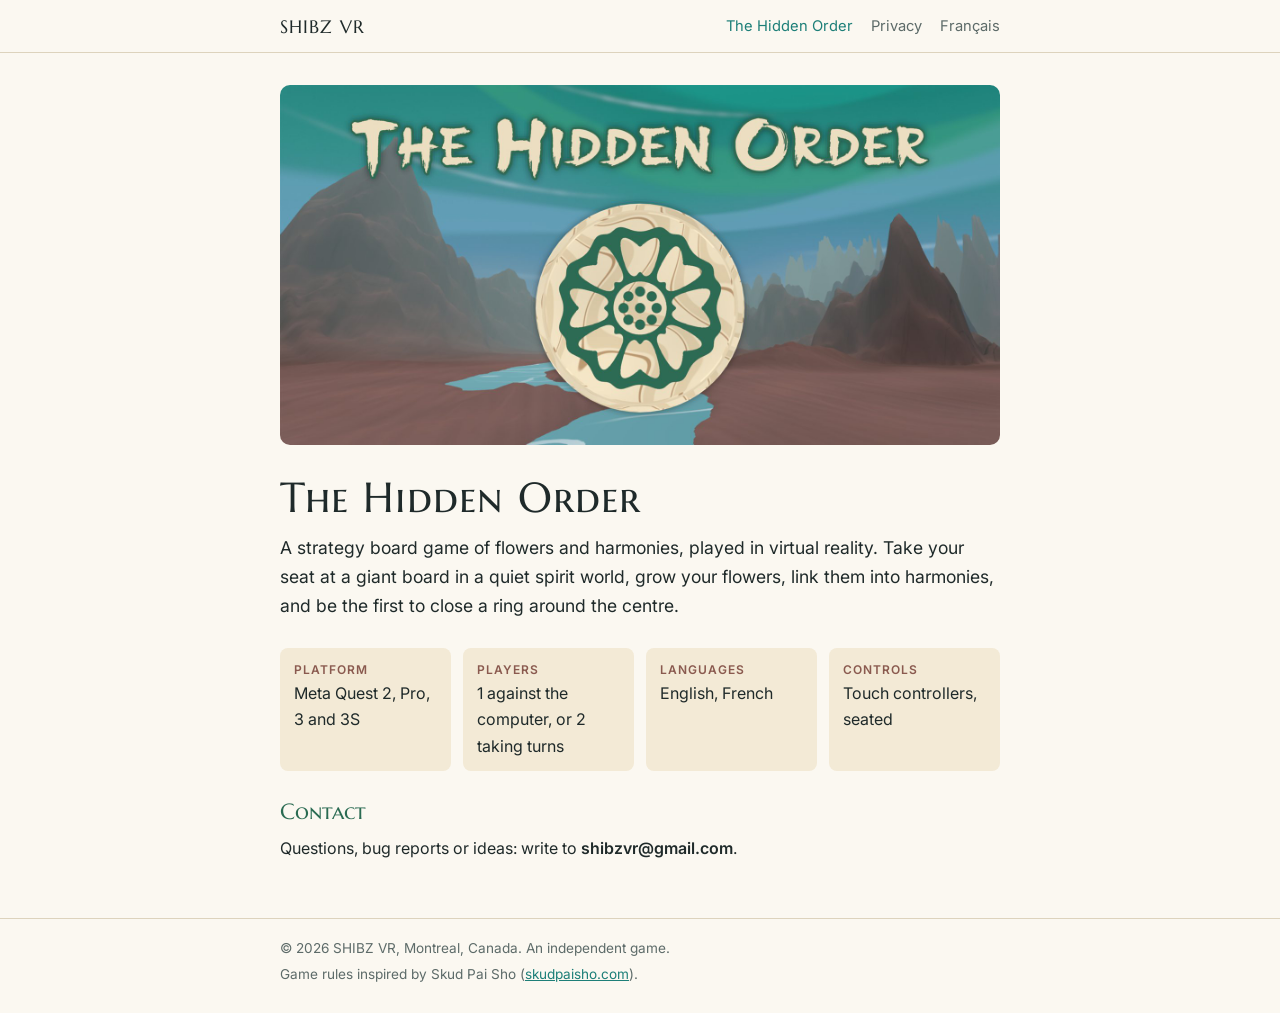
==== index.html @ f7b42e7d "SHIBZ VR site: The Hidden Order page and privacy policy (EN/FR)" ====
<!doctype html>
<html lang="en">
<head>
<meta charset="utf-8">
<meta name="viewport" content="width=device-width, initial-scale=1">
<title>The Hidden Order · SHIBZ VR</title>
<meta name="description" content="The Hidden Order, a virtual reality strategy board game for Meta Quest by SHIBZ VR.">
<link rel="stylesheet" href="https://fonts.googleapis.com/css2?family=Inter:wght@400;600&family=Marcellus+SC&display=swap">
<link rel="stylesheet" href="style.css">
<link rel="alternate" hreflang="fr" href="fr/">
</head>
<body>
<header class="site"><div class="wrap">
  <a class="brand" href="./">SHIBZ VR</a>
  <nav>
    <a href="./" aria-current="page">The Hidden Order</a>
    <a href="privacy.html">Privacy</a>
    <a href="fr/" lang="fr" hreflang="fr">Français</a>
  </nav>
</div></header>

<main class="wrap">
  <img class="banner" src="img/the-hidden-order.jpg" width="1600" height="800" alt="The Hidden Order: a cream lacquered tile with a green lotus emblem, in front of red mountains under a teal sky.">

  <section>
    <h1>The Hidden Order</h1>
    <p class="lead">A strategy board game of flowers and harmonies, played in virtual reality. Take your seat at a giant board in a quiet spirit world, grow your flowers, link them into harmonies, and be the first to close a ring around the centre.</p>
  </section>

  <div class="facts">
    <div class="fact"><b>Platform</b>Meta Quest 2, Pro, 3 and 3S</div>
    <div class="fact"><b>Players</b>1 against the computer, or 2 taking turns</div>
    <div class="fact"><b>Languages</b>English, French</div>
    <div class="fact"><b>Controls</b>Touch controllers, seated</div>
  </div>

  <section>
    <h2>Contact</h2>
    <p>Questions, bug reports or ideas: write to <span class="contact">shibzvr@gmail.com</span>.</p>
  </section>
</main>

<footer><div class="wrap">
  <span>© 2026 SHIBZ VR, Montreal, Canada. An independent game.</span>
  <span>Game rules inspired by Skud Pai Sho (<a href="https://skudpaisho.com">skudpaisho.com</a>).</span>
</div></footer>
</body>
</html>
---- style.css ----
/* SHIBZ VR — site for The Hidden Order. Colours from the game's Spirit World: the teal aurora sky,
   the red-earth hills, the cream lacquer of the tiles and the jade of the White Lotus. */
:root {
  --sky: #1d7f78;
  --jade: #2a6b52;
  --earth: #8a5a4f;
  --cream: #f3ead6;
  --paper: #fbf8f1;
  --ink: #1f2a2a;
  --muted: #5d6b69;
  --line: #ddd3bd;
  --display: "Marcellus SC", "Palatino Linotype", Georgia, serif;
  --body: "Inter", "Segoe UI", system-ui, sans-serif;
  color-scheme: light;
}
@media (prefers-color-scheme: dark) {
  :root {
    --sky: #4fb5ab; --jade: #6cc29e; --earth: #c48e80; --cream: #2a2622;
    --paper: #151b1b; --ink: #ece6d8; --muted: #a3b0ad; --line: #34403e;
    color-scheme: dark;
  }
}
* { box-sizing: border-box; }
html, body { margin: 0; }
body { background: var(--paper); color: var(--ink); font: 16px/1.65 var(--body); }
.wrap {
  max-width: 760px; margin: 0 auto;
  padding-left: max(20px, env(safe-area-inset-left, 0px));
  padding-right: max(20px, env(safe-area-inset-right, 0px));
}
header.site { border-bottom: 1px solid var(--line); }
header.site .wrap { display: flex; align-items: center; gap: 16px; padding-block: 14px; flex-wrap: wrap; }
.brand { font: 1.15rem var(--display); letter-spacing: .06em; color: var(--ink); text-decoration: none; }
nav { margin-left: auto; display: flex; gap: 18px; flex-wrap: wrap; font-size: .92rem; }
nav a { color: var(--muted); text-decoration: none; white-space: nowrap; }
@media (max-width: 520px) {
  header.site .wrap { gap: 6px; }
  nav { margin-left: 0; width: 100%; gap: 6px 14px; font-size: .86rem; }
}
nav a:hover, nav a[aria-current="page"] { color: var(--sky); }
a { color: var(--sky); }
a:focus-visible { outline: 2px solid var(--sky); outline-offset: 2px; }
main { padding-block: 32px 56px; display: flex; flex-direction: column; gap: 28px; }
h1, h2 { font-family: var(--display); font-weight: 400; text-wrap: balance; margin: 0; line-height: 1.2; }
h1 { font-size: clamp(1.9rem, 5vw, 2.6rem); letter-spacing: .02em; }
h2 { font-size: 1.35rem; color: var(--jade); }
p, ul { margin: 0; max-width: 65ch; }
ul { padding-left: 1.2em; }
section { display: flex; flex-direction: column; gap: 10px; }
.banner { width: 100%; height: auto; border-radius: 10px; display: block; }
.lead { font-size: 1.1rem; }
.facts { display: grid; grid-template-columns: repeat(auto-fit, minmax(160px, 1fr)); gap: 12px; }
.fact { background: var(--cream); border-radius: 8px; padding: 12px 14px; }
.fact b { display: block; font-size: .75rem; letter-spacing: .08em; text-transform: uppercase; color: var(--earth); font-weight: 600; }
.contact { font-weight: 600; user-select: all; }
.updated { color: var(--muted); font-size: .9rem; }
footer { border-top: 1px solid var(--line); color: var(--muted); font-size: .85rem; }
footer .wrap { padding-block: 18px 28px; display: flex; flex-direction: column; gap: 4px; }
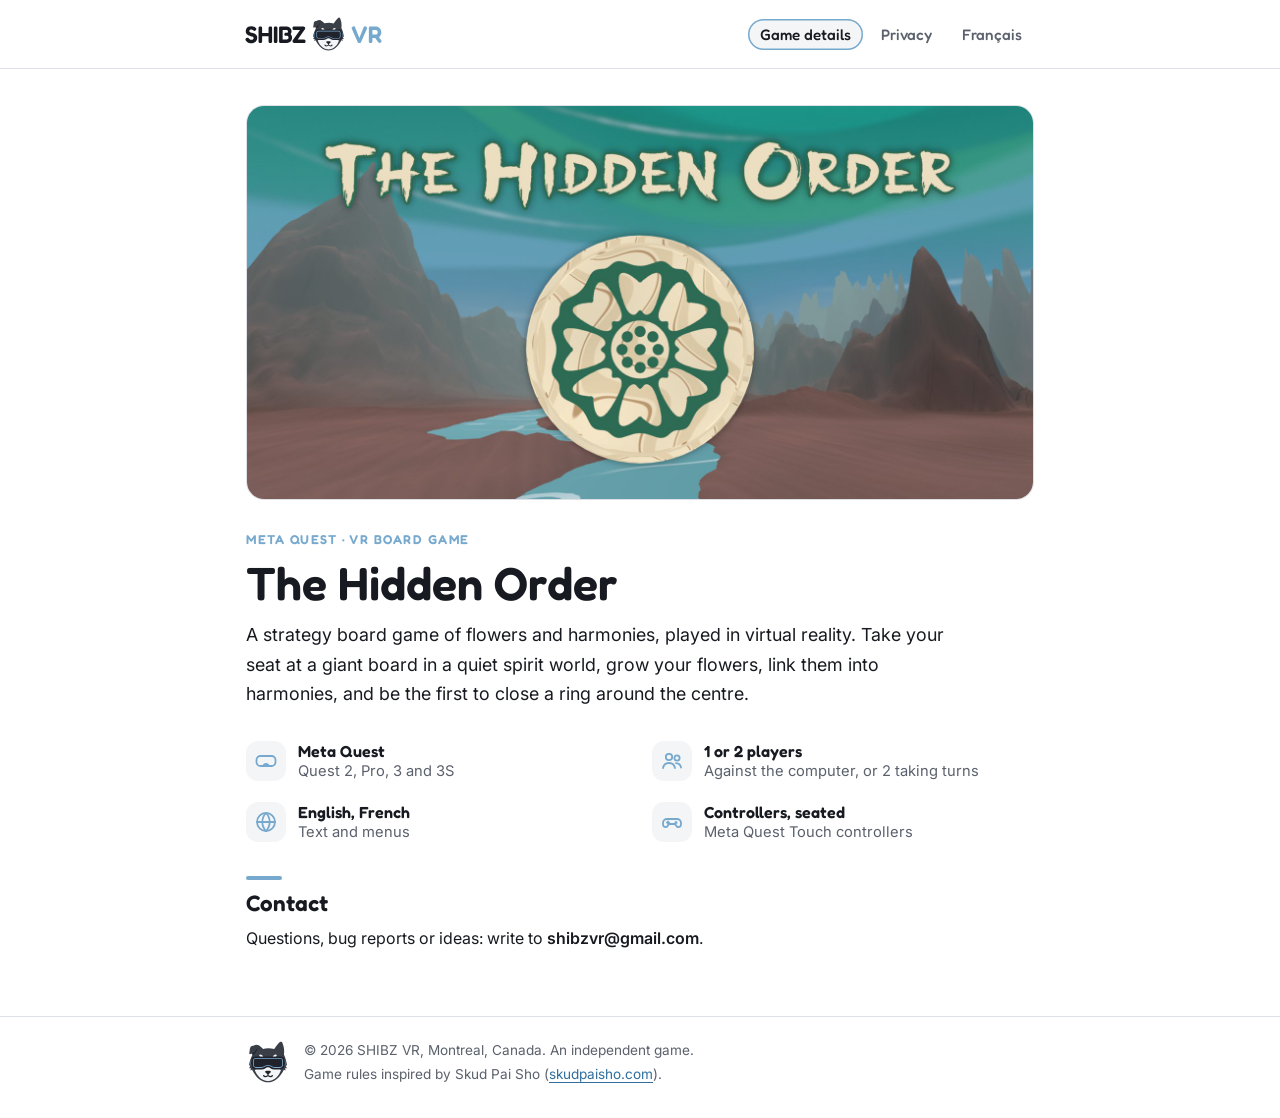
==== commit 6ce0a6c4: "Restyle the site with the SHIBZ VR brand Logo in the header (light/dark versions), mascot favicon an" ====
--- a/index.html
+++ b/index.html
@@ -5,15 +5,18 @@
 <meta name="viewport" content="width=device-width, initial-scale=1">
 <title>The Hidden Order · SHIBZ VR</title>
 <meta name="description" content="The Hidden Order, a virtual reality strategy board game for Meta Quest by SHIBZ VR.">
-<link rel="stylesheet" href="https://fonts.googleapis.com/css2?family=Inter:wght@400;600&family=Marcellus+SC&display=swap">
+<link rel="stylesheet" href="https://fonts.googleapis.com/css2?family=Fredoka:wght@500;600&family=Inter:wght@400;600&display=swap">
 <link rel="stylesheet" href="style.css">
+<link rel="icon" href="img/brand/mascot.svg" type="image/svg+xml">
+<link rel="apple-touch-icon" href="img/brand/mascot-512.png">
+<meta name="theme-color" content="#171A20">
 <link rel="alternate" hreflang="fr" href="fr/">
 </head>
 <body>
 <header class="site"><div class="wrap">
-  <a class="brand" href="./">SHIBZ VR</a>
+  <a class="brand" href="./"><picture><source srcset="img/brand/logo-on-light.svg" media="(prefers-color-scheme: light)"><img src="img/brand/logo-on-dark.svg" width="147" height="44" alt="SHIBZ VR home"></picture></a>
   <nav>
-    <a href="./" aria-current="page">The Hidden Order</a>
+    <a href="./" aria-current="page">Game details</a>
     <a href="privacy.html">Privacy</a>
     <a href="fr/" lang="fr" hreflang="fr">Français</a>
   </nav>
@@ -23,15 +26,16 @@
   <img class="banner" src="img/the-hidden-order.jpg" width="1600" height="800" alt="The Hidden Order: a cream lacquered tile with a green lotus emblem, in front of red mountains under a teal sky.">
 
   <section>
+    <p class="eyebrow">Meta Quest · VR board game</p>
     <h1>The Hidden Order</h1>
     <p class="lead">A strategy board game of flowers and harmonies, played in virtual reality. Take your seat at a giant board in a quiet spirit world, grow your flowers, link them into harmonies, and be the first to close a ring around the centre.</p>
   </section>
 
   <div class="facts">
-    <div class="fact"><b>Platform</b>Meta Quest 2, Pro, 3 and 3S</div>
-    <div class="fact"><b>Players</b>1 against the computer, or 2 taking turns</div>
-    <div class="fact"><b>Languages</b>English, French</div>
-    <div class="fact"><b>Controls</b>Touch controllers, seated</div>
+    <div class="fact"><svg viewBox="0 0 24 24" aria-hidden="true"><rect x="2.5" y="7" width="19" height="10" rx="4"/><path d="M9 17c1-1.5 2-2 3-2s2 .5 3 2"/></svg><div><b>Meta Quest</b><span>Quest 2, Pro, 3 and 3S</span></div></div>
+    <div class="fact"><svg viewBox="0 0 24 24" aria-hidden="true"><circle cx="9" cy="8" r="3.2"/><path d="M3 19c.6-3.3 3-5 6-5s5.4 1.7 6 5"/><circle cx="17" cy="9" r="2.6"/><path d="M16 14.2c2.6 0 4.4 1.5 5 4.3"/></svg><div><b>1 or 2 players</b><span>Against the computer, or 2 taking turns</span></div></div>
+    <div class="fact"><svg viewBox="0 0 24 24" aria-hidden="true"><circle cx="12" cy="12" r="9"/><path d="M3 12h18M12 3c2.5 2.6 3.7 5.6 3.7 9s-1.2 6.4-3.7 9c-2.5-2.6-3.7-5.6-3.7-9S9.5 5.6 12 3z"/></svg><div><b>English, French</b><span>Text and menus</span></div></div>
+    <div class="fact"><svg viewBox="0 0 24 24" aria-hidden="true"><path d="M7 9h10a4 4 0 0 1 4 4v1.5a2.5 2.5 0 0 1-4.6 1.4L15 14H9l-1.4 1.9A2.5 2.5 0 0 1 3 14.5V13a4 4 0 0 1 4-4z"/><path d="M8 11.5v2M7 12.5h2"/><circle cx="16" cy="12.5" r=".6"/></svg><div><b>Controllers, seated</b><span>Meta Quest Touch controllers</span></div></div>
   </div>
 
   <section>
@@ -41,8 +45,11 @@
 </main>
 
 <footer><div class="wrap">
-  <span>© 2026 SHIBZ VR, Montreal, Canada. An independent game.</span>
-  <span>Game rules inspired by Skud Pai Sho (<a href="https://skudpaisho.com">skudpaisho.com</a>).</span>
+  <img class="mascot" src="img/brand/mascot.svg" width="44" height="44" alt="">
+  <div class="lines">
+    <span>© 2026 SHIBZ VR, Montreal, Canada. An independent game.</span>
+    <span>Game rules inspired by Skud Pai Sho (<a href="https://skudpaisho.com">skudpaisho.com</a>).</span>
+    </div>
 </div></footer>
 </body>
 </html>
--- a/style.css
+++ b/style.css
@@ -1,58 +1,83 @@
-/* SHIBZ VR — site for The Hidden Order. Colours from the game's Spirit World: the teal aurora sky,
-   the red-earth hills, the cream lacquer of the tiles and the jade of the White Lotus. */
+/* SHIBZ VR — studio site. Colours and type from the SHIBZ VR brand sheet
+   (SHIBZ VR Brand/Export/shibz-vr-brand-reference.pdf):
+   Midnight #171A20, Visor ink #202328, Graphite #393E47, Cloud #F4F5F6, Sky blue #77A9CF, Fredoka SemiBold.
+   Dark is the brand's home look; a light version follows the visitor's system setting. */
 :root {
-  --sky: #1d7f78;
-  --jade: #2a6b52;
-  --earth: #8a5a4f;
-  --cream: #f3ead6;
-  --paper: #fbf8f1;
-  --ink: #1f2a2a;
-  --muted: #5d6b69;
-  --line: #ddd3bd;
-  --display: "Marcellus SC", "Palatino Linotype", Georgia, serif;
+  --bg: #171A20;          /* Midnight */
+  --surface: #202328;     /* Visor ink */
+  --line: #393E47;        /* Graphite */
+  --ink: #F4F5F6;         /* Cloud */
+  --muted: #A6ADB8;
+  --accent: #77A9CF;      /* Sky blue */
+  --link: #8FBBDD;
+  --display: "Fredoka", "Segoe UI Rounded", "Segoe UI", system-ui, sans-serif;
   --body: "Inter", "Segoe UI", system-ui, sans-serif;
-  color-scheme: light;
+  color-scheme: dark;
 }
-@media (prefers-color-scheme: dark) {
+@media (prefers-color-scheme: light) {
   :root {
-    --sky: #4fb5ab; --jade: #6cc29e; --earth: #c48e80; --cream: #2a2622;
-    --paper: #151b1b; --ink: #ece6d8; --muted: #a3b0ad; --line: #34403e;
-    color-scheme: dark;
+    --bg: #FFFFFF; --surface: #F4F5F6; --line: #DDE0E5;
+    --ink: #171A20; --muted: #5B616C; --link: #2F6E9E;
+    color-scheme: light;
   }
 }
 * { box-sizing: border-box; }
 html, body { margin: 0; }
-body { background: var(--paper); color: var(--ink); font: 16px/1.65 var(--body); }
+body { background: var(--bg); color: var(--ink); font: 16px/1.65 var(--body); }
 .wrap {
-  max-width: 760px; margin: 0 auto;
-  padding-left: max(20px, env(safe-area-inset-left, 0px));
-  padding-right: max(20px, env(safe-area-inset-right, 0px));
+  max-width: 820px; margin: 0 auto;
+  padding-left: max(16px, env(safe-area-inset-left, 0px));
+  padding-right: max(16px, env(safe-area-inset-right, 0px));
 }
+
+/* Header: the inline SHIBZ VR logo, swapped for the light version by <picture>. */
 header.site { border-bottom: 1px solid var(--line); }
-header.site .wrap { display: flex; align-items: center; gap: 16px; padding-block: 14px; flex-wrap: wrap; }
-.brand { font: 1.15rem var(--display); letter-spacing: .06em; color: var(--ink); text-decoration: none; }
-nav { margin-left: auto; display: flex; gap: 18px; flex-wrap: wrap; font-size: .92rem; }
-nav a { color: var(--muted); text-decoration: none; white-space: nowrap; }
-@media (max-width: 520px) {
-  header.site .wrap { gap: 6px; }
-  nav { margin-left: 0; width: 100%; gap: 6px 14px; font-size: .86rem; }
+header.site .wrap { display: flex; align-items: center; gap: 16px; padding-block: 12px; flex-wrap: wrap; }
+.brand { display: block; line-height: 0; }
+.brand img { height: 44px; width: auto; display: block; margin-left: -6px; }
+nav { margin-left: auto; display: flex; gap: 6px; flex-wrap: wrap; font: 500 .95rem var(--display); }
+nav a {
+  color: var(--muted); text-decoration: none; white-space: nowrap;
+  padding: 6px 12px; border-radius: 999px;
 }
-nav a:hover, nav a[aria-current="page"] { color: var(--sky); }
-a { color: var(--sky); }
-a:focus-visible { outline: 2px solid var(--sky); outline-offset: 2px; }
-main { padding-block: 32px 56px; display: flex; flex-direction: column; gap: 28px; }
-h1, h2 { font-family: var(--display); font-weight: 400; text-wrap: balance; margin: 0; line-height: 1.2; }
-h1 { font-size: clamp(1.9rem, 5vw, 2.6rem); letter-spacing: .02em; }
-h2 { font-size: 1.35rem; color: var(--jade); }
+nav a:hover { color: var(--ink); background: var(--surface); }
+nav a[aria-current="page"] { color: var(--ink); background: var(--surface); box-shadow: inset 0 0 0 1.5px var(--accent); }
+@media (max-width: 560px) {
+  header.site .wrap { gap: 8px; }
+  nav { margin-left: -12px; width: calc(100% + 12px); gap: 2px; font-size: .9rem; }
+}
+
+a { color: var(--link); text-underline-offset: 3px; }
+a:focus-visible, nav a:focus-visible { outline: 2px solid var(--accent); outline-offset: 2px; }
+
+main { padding-block: 36px 64px; display: flex; flex-direction: column; gap: 32px; }
+h1, h2 { font-family: var(--display); font-weight: 600; text-wrap: balance; margin: 0; line-height: 1.15; }
+h1 { font-size: clamp(2rem, 6vw, 2.9rem); }
+h2 { font-size: 1.4rem; }
+h2::before {            /* the visor's sky-blue line, as a small accent */
+  content: ""; display: block; width: 36px; height: 4px; border-radius: 2px;
+  background: var(--accent); margin-bottom: 10px;
+}
 p, ul { margin: 0; max-width: 65ch; }
-ul { padding-left: 1.2em; }
+ul { padding-left: 1.2em; display: flex; flex-direction: column; gap: 6px; }
 section { display: flex; flex-direction: column; gap: 10px; }
-.banner { width: 100%; height: auto; border-radius: 10px; display: block; }
-.lead { font-size: 1.1rem; }
-.facts { display: grid; grid-template-columns: repeat(auto-fit, minmax(160px, 1fr)); gap: 12px; }
-.fact { background: var(--cream); border-radius: 8px; padding: 12px 14px; }
-.fact b { display: block; font-size: .75rem; letter-spacing: .08em; text-transform: uppercase; color: var(--earth); font-weight: 600; }
+.eyebrow { font: 600 .8rem var(--display); letter-spacing: .12em; text-transform: uppercase; color: var(--accent); }
+.banner { width: 100%; height: auto; border-radius: 18px; display: block; border: 1px solid var(--line); }
+.lead { font-size: 1.12rem; }
+/* Game details: a sky-blue line icon per detail, the value as a short title, 2×2 (1 column on phones). */
+.facts { display: grid; grid-template-columns: repeat(2, 1fr); gap: 20px 24px; }
+@media (max-width: 480px) { .facts { grid-template-columns: 1fr; } }
+.fact { display: flex; gap: 12px; align-items: flex-start; }
+.fact svg {
+  width: 40px; height: 40px; flex: none; padding: 8px; border-radius: 12px; background: var(--surface);
+  stroke: var(--accent); fill: none; stroke-width: 1.8; stroke-linecap: round; stroke-linejoin: round;
+}
+.fact b { display: block; font: 600 1rem var(--display); }
+.fact span { display: block; color: var(--muted); font-size: .92rem; line-height: 1.45; }
 .contact { font-weight: 600; user-select: all; }
 .updated { color: var(--muted); font-size: .9rem; }
+
 footer { border-top: 1px solid var(--line); color: var(--muted); font-size: .85rem; }
-footer .wrap { padding-block: 18px 28px; display: flex; flex-direction: column; gap: 4px; }
+footer .wrap { padding-block: 22px 32px; display: flex; align-items: center; gap: 14px; }
+footer .mascot { width: 44px; height: 44px; flex: none; }
+footer .lines { display: flex; flex-direction: column; gap: 2px; }
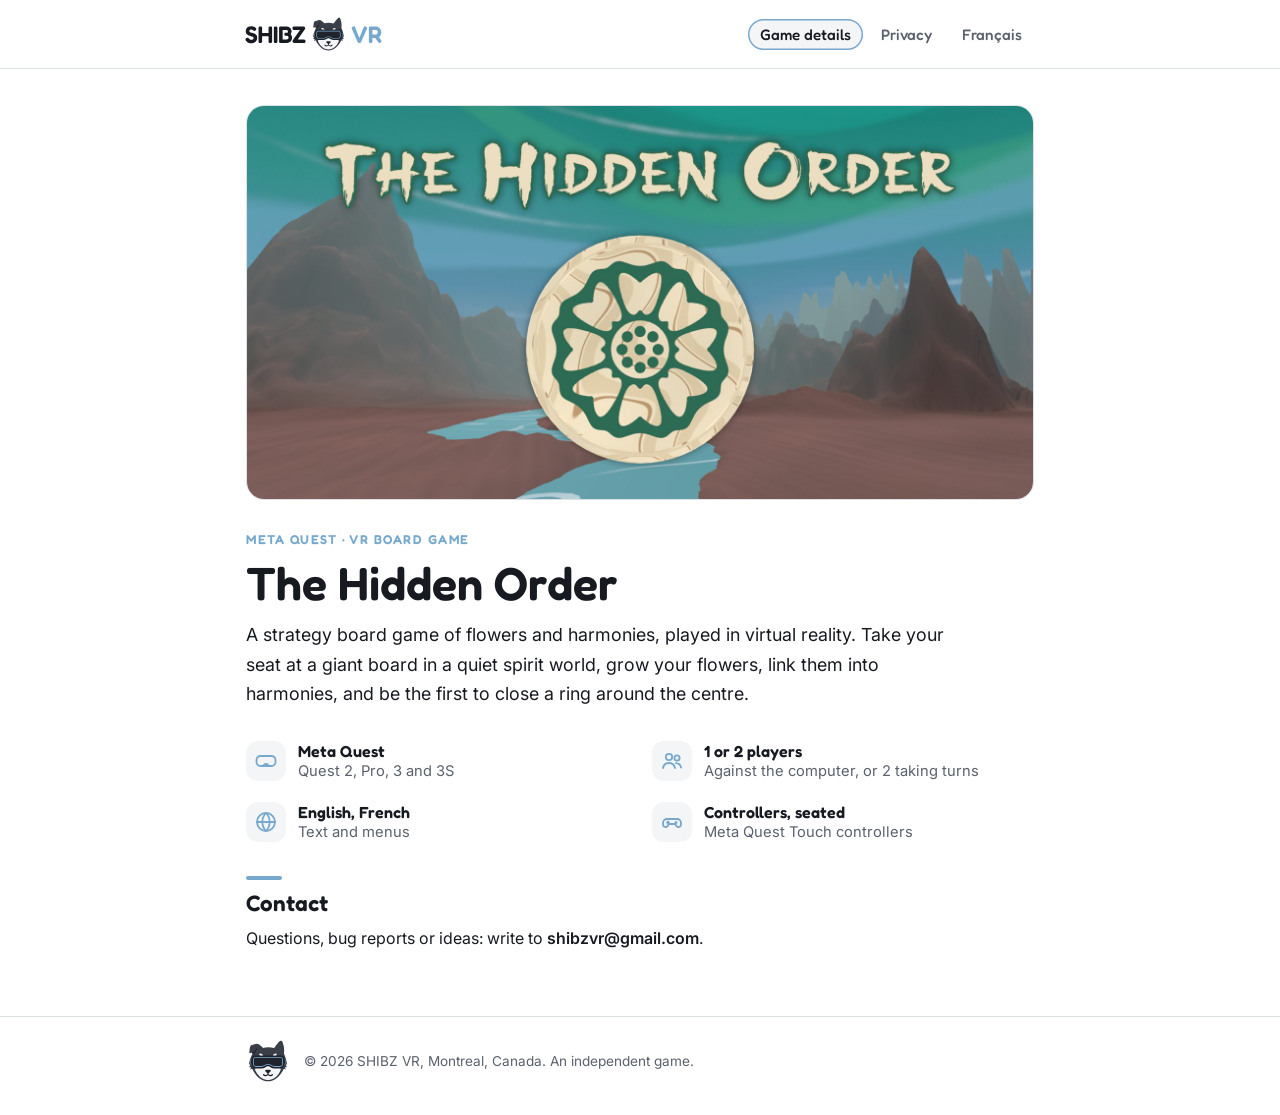
==== commit 9b866f47: "Remove the Skud Pai Sho credit from the footer Co-Authored-By: Claude Opus 5.5 <noreply@anthropic.co" ====
--- a/index.html
+++ b/index.html
@@ -48,7 +48,6 @@
   <img class="mascot" src="img/brand/mascot.svg" width="44" height="44" alt="">
   <div class="lines">
     <span>© 2026 SHIBZ VR, Montreal, Canada. An independent game.</span>
-    <span>Game rules inspired by Skud Pai Sho (<a href="https://skudpaisho.com">skudpaisho.com</a>).</span>
     </div>
 </div></footer>
 </body>
